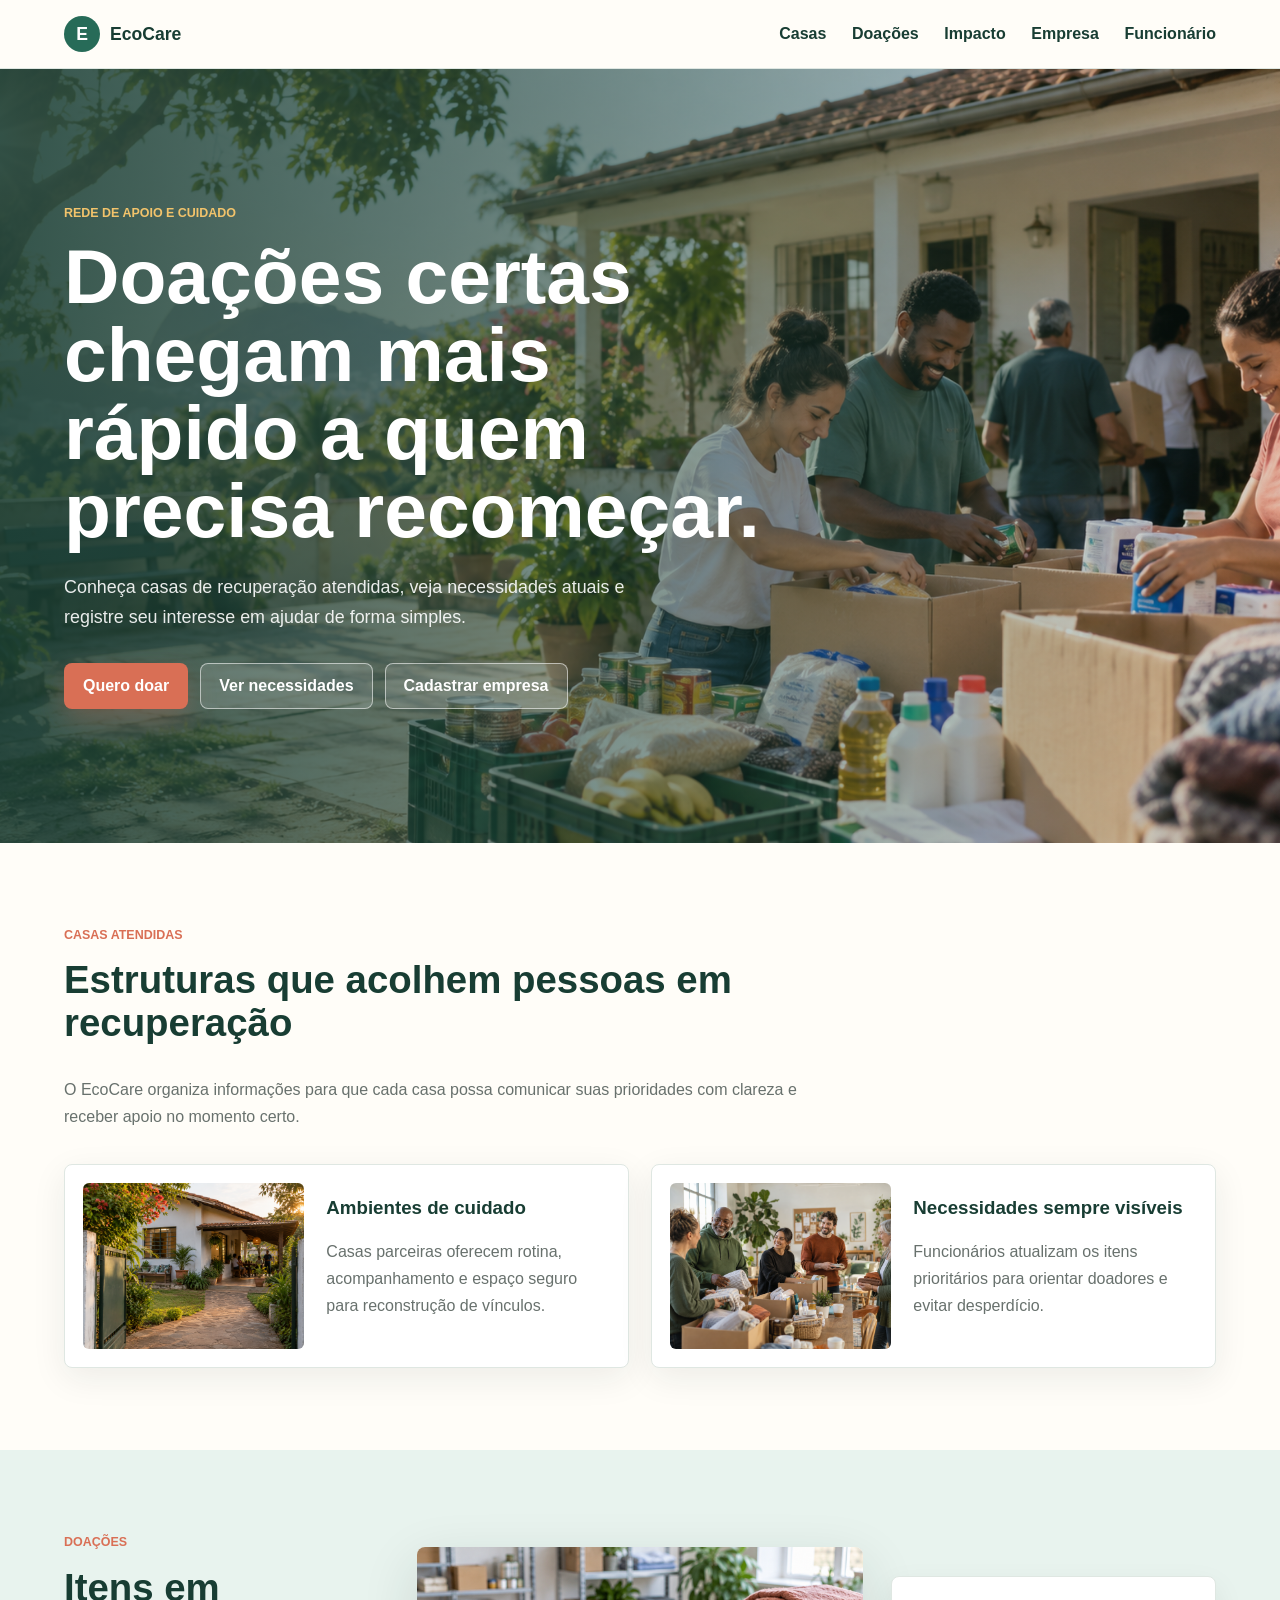
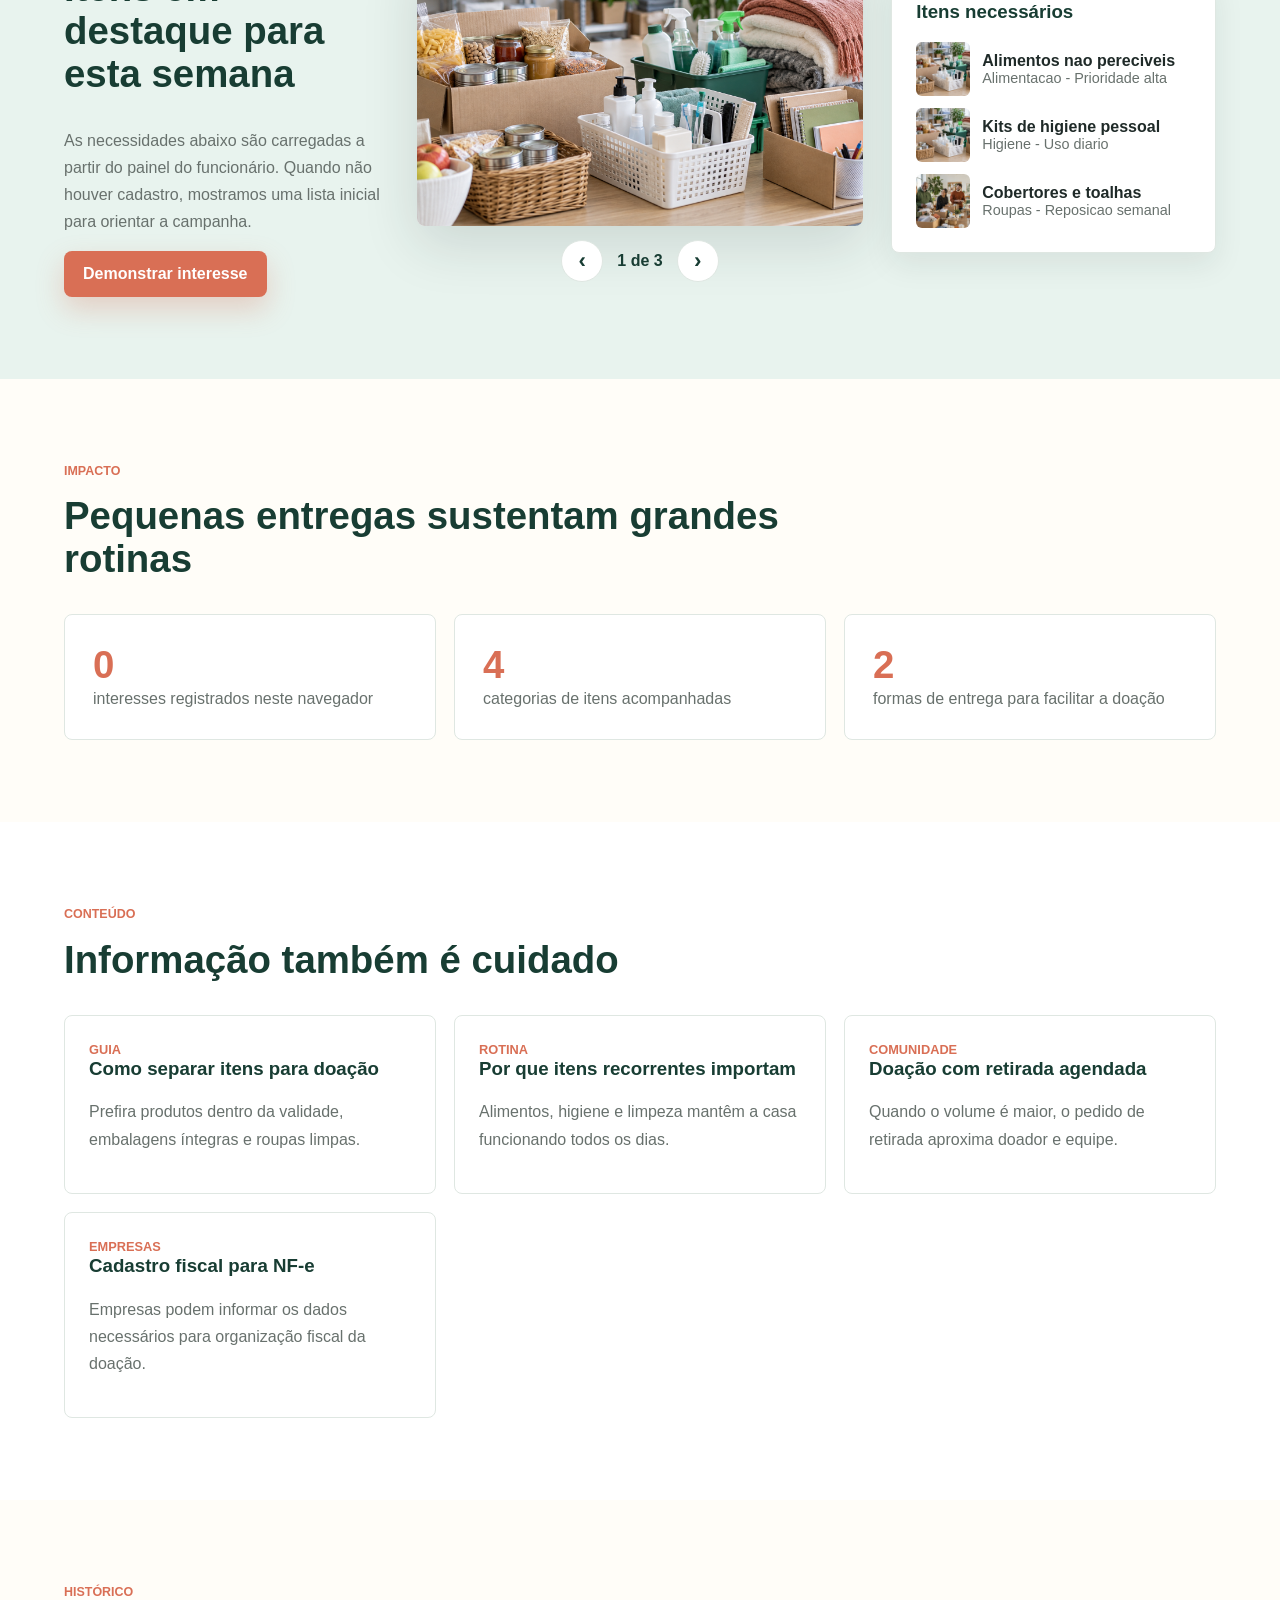
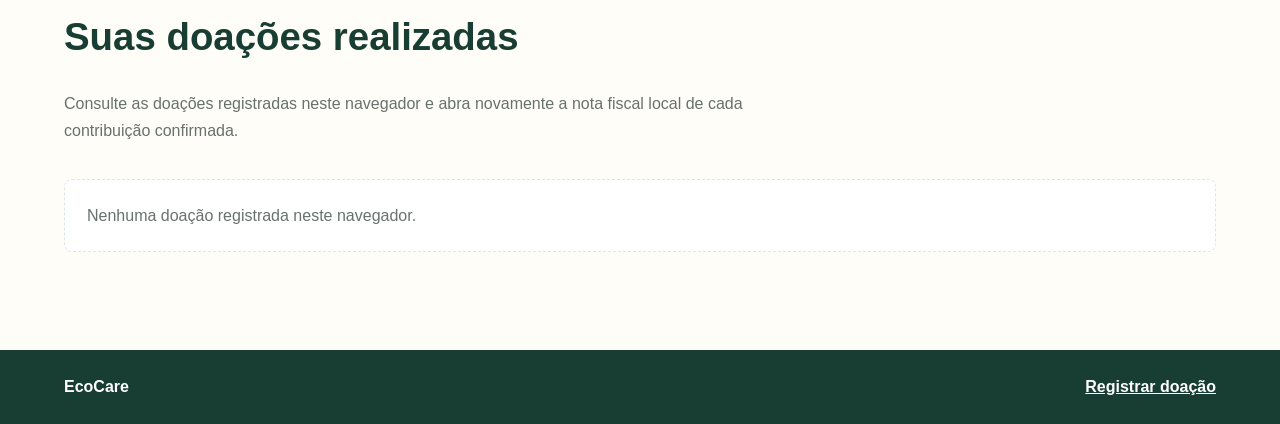
==== index.html @ ed9bca38 "Primeiro Commit 08/09" ====
<!DOCTYPE html>
<html lang="pt-BR">
  <head>
    <meta charset="UTF-8" />
    <meta name="viewport" content="width=device-width, initial-scale=1.0" />
    <title>EcoCare | Doações para casas de recuperação</title>
    <meta
      name="description"
      content="EcoCare conecta doadores a casas de recuperação, organizando necessidades atuais e interesses de doação."
    />
    <link rel="stylesheet" href="index.css" />
  </head>
  <body>
    <div class="page-alert" id="company-alert" role="status" aria-live="polite" hidden>
      Empresa cadastrada com sucesso. A equipe EcoCare fará a conferência dos dados fiscais.
    </div>

    <header class="site-header">
      <a class="brand" href="#inicio" aria-label="EcoCare - página inicial">
        <span class="brand-mark" aria-hidden="true">E</span>
        <span>EcoCare</span>
      </a>

      <nav class="nav" aria-label="Navegação principal">
        <a href="#casas">Casas</a>
        <a href="#doacoes">Doações</a>
        <a href="#impacto">Impacto</a>
        <a href="empresa.html">Empresa</a>
        <a href="funcionario.html">Funcionário</a>
      </nav>
    </header>

    <main>
      <section class="hero" id="inicio" aria-labelledby="hero-title">
        <div class="hero-content">
          <p class="eyebrow">Rede de apoio e cuidado</p>
          <h1 id="hero-title">Doações certas chegam mais rápido a quem precisa recomeçar.</h1>
          <p>
            Conheça casas de recuperação atendidas, veja necessidades atuais e registre
            seu interesse em ajudar de forma simples.
          </p>
          <div class="hero-actions">
            <button class="button button-primary" type="button" data-open-donation>
              Quero doar
            </button>
            <a class="button button-secondary" href="#doacoes">Ver necessidades</a>
            <a class="button button-secondary" href="empresa.html">Cadastrar empresa</a>
          </div>
        </div>
      </section>

      <section class="section houses-section" id="casas" aria-labelledby="houses-title">
        <div class="section-heading">
          <p class="eyebrow">Casas atendidas</p>
          <h2 id="houses-title">Estruturas que acolhem pessoas em recuperação</h2>
          <p>
            O EcoCare organiza informações para que cada casa possa comunicar suas
            prioridades com clareza e receber apoio no momento certo.
          </p>
        </div>

        <div class="feature-grid">
          <article class="feature-panel">
            <img src="recovery-house.png" alt="Casa de recuperação com jardim e varanda acolhedora" />
            <div>
              <h3>Ambientes de cuidado</h3>
              <p>
                Casas parceiras oferecem rotina, acompanhamento e espaço seguro para
                reconstrução de vínculos.
              </p>
            </div>
          </article>

          <article class="feature-panel">
            <img src="hero-community2.png" alt="Voluntários organizando doações em uma sala comunitária" />
            <div>
              <h3>Necessidades sempre visíveis</h3>
              <p>
                Funcionários atualizam os itens prioritários para orientar doadores e
                evitar desperdício.
              </p>
            </div>
          </article>
        </div>
      </section>

      <section class="section donation-section" id="doacoes" aria-labelledby="donations-title">
        <div class="donation-layout">
          <div>
            <p class="eyebrow">Doações</p>
            <h2 id="donations-title">Itens em destaque para esta semana</h2>
            <p>
              As necessidades abaixo são carregadas a partir do painel do funcionário.
              Quando não houver cadastro, mostramos uma lista inicial para orientar a campanha.
            </p>
            <button class="button button-primary" type="button" data-open-donation>
              Demonstrar interesse
            </button>
          </div>

          <div class="carousel" aria-label="Imagens de doações">
            <div class="carousel-frame">
              <img id="carousel-image" src="donation-supplies.png" alt="Itens de doação organizados em caixas" />
            </div>
            <div class="carousel-controls">
              <button type="button" id="prev-slide" aria-label="Imagem anterior">&#8249;</button>
              <span id="carousel-counter" aria-live="polite">1 de 3</span>
              <button type="button" id="next-slide" aria-label="Próxima imagem">&#8250;</button>
            </div>
          </div>

          <aside class="needed-card" aria-labelledby="needed-title">
            <h3 id="needed-title">Itens necessários</h3>
            <ul class="needed-list" id="needed-list"></ul>
          </aside>
        </div>
      </section>

      <section class="section impact-section" id="impacto" aria-labelledby="impact-title">
        <div class="section-heading">
          <p class="eyebrow">Impacto</p>
          <h2 id="impact-title">Pequenas entregas sustentam grandes rotinas</h2>
        </div>

        <div class="impact-grid">
          <article>
            <strong id="donation-count">0</strong>
            <span>interesses registrados neste navegador</span>
          </article>
          <article>
            <strong>4</strong>
            <span>categorias de itens acompanhadas</span>
          </article>
          <article>
            <strong>2</strong>
            <span>formas de entrega para facilitar a doação</span>
          </article>
        </div>
      </section>

      <section class="section blog-section" aria-labelledby="blog-title">
        <div class="section-heading">
          <p class="eyebrow">Conteúdo</p>
          <h2 id="blog-title">Informação também é cuidado</h2>
        </div>
        <div class="blog-grid">
          <article>
            <span>Guia</span>
            <h3>Como separar itens para doação</h3>
            <p>Prefira produtos dentro da validade, embalagens íntegras e roupas limpas.</p>
          </article>
          <article>
            <span>Rotina</span>
            <h3>Por que itens recorrentes importam</h3>
            <p>Alimentos, higiene e limpeza mantêm a casa funcionando todos os dias.</p>
          </article>
          <article>
            <span>Comunidade</span>
            <h3>Doação com retirada agendada</h3>
            <p>Quando o volume é maior, o pedido de retirada aproxima doador e equipe.</p>
          </article>
          <article>
            <span>Empresas</span>
            <h3>Cadastro fiscal para NF-e</h3>
            <p>Empresas podem informar os dados necessários para organização fiscal da doação.</p>
          </article>
        </div>
      </section>

      <section class="section history-section" id="historico" aria-labelledby="history-title">
        <div class="section-heading">
          <p class="eyebrow">Histórico</p>
          <h2 id="history-title">Suas doações realizadas</h2>
          <p>
            Consulte as doações registradas neste navegador e abra novamente a nota
            fiscal local de cada contribuição confirmada.
          </p>
        </div>
        <div class="history-list" id="history-list"></div>
      </section>
    </main>

    <footer class="footer">
      <span>EcoCare</span>
      <button class="link-button" type="button" data-open-donation>Registrar doação</button>
    </footer>

    <div class="modal-backdrop" id="donation-modal" hidden>
      <section class="modal" role="dialog" aria-modal="true" aria-labelledby="donation-modal-title">
        <button class="modal-close" type="button" data-close-modal aria-label="Fechar modal">x</button>
        <h2 id="donation-modal-title">Registrar interesse em doar</h2>
        <form id="donation-form" novalidate>
          <div class="field">
            <label for="donor-name">Nome</label>
            <input id="donor-name" name="name" type="text" autocomplete="name" required />
            <small class="error-message"></small>
          </div>
          <div class="field">
            <label for="donor-contact">Contato</label>
            <input id="donor-contact" name="contact" type="text" autocomplete="tel" required />
            <small class="error-message"></small>
          </div>
          <div class="field">
            <label for="donation-type">Forma de ajuda</label>
            <select id="donation-type" name="type" required>
              <option value="">Selecione</option>
              <option>Alimentos</option>
              <option>Higiene pessoal</option>
              <option>Limpeza</option>
              <option>Roupas e cobertores</option>
              <option>Materiais educativos</option>
            </select>
            <small class="error-message"></small>
          </div>
          <div class="field">
            <label for="donation-quantity">Quantidade aproximada</label>
            <input id="donation-quantity" name="quantity" type="text" required />
            <small class="error-message"></small>
          </div>
          <div class="field field-full">
            <label for="donation-message">Mensagem</label>
            <textarea id="donation-message" name="message" rows="4"></textarea>
          </div>
          <button class="button button-primary field-full" type="submit">Enviar interesse</button>
        </form>
      </section>
    </div>

    <div class="modal-backdrop" id="delivery-modal" hidden>
      <section class="modal" role="dialog" aria-modal="true" aria-labelledby="delivery-modal-title">
        <button class="modal-close" type="button" data-close-delivery aria-label="Fechar modal">x</button>
        <h2 id="delivery-modal-title">Como deseja finalizar?</h2>
        <div class="delivery-choice">
          <button class="choice-card" type="button" id="collection-point">
            <strong>Entregar em ponto de coleta</strong>
            <span>Veja o endereço oficial para levar os itens.</span>
          </button>
          <button class="choice-card" type="button" id="request-pickup">
            <strong>Solicitar retirada</strong>
            <span>Informe endereço, data e horário para combinarmos a busca.</span>
          </button>
        </div>
        <section class="collection-address" id="collection-address" hidden aria-labelledby="collection-title">
          <h3 id="collection-title">Escolha um endereço para entrega</h3>
          <fieldset class="collection-options">
            <legend>Pontos de coleta disponíveis</legend>
            <label class="collection-option">
              <input type="radio" name="collectionPoint" value="central" checked />
              <span>
                <strong>EcoCare - Ponto de coleta central</strong>
                Rua das Acácias, 245 - Jardim Esperança, São Paulo/SP
                <small>Segunda a sexta, das 9h às 17h</small>
              </span>
            </label>
            <label class="collection-option">
              <input type="radio" name="collectionPoint" value="norte" />
              <span>
                <strong>Unidade Norte - Casa Esperança</strong>
                Avenida das Palmeiras, 880 - Santana, São Paulo/SP
                <small>Terça, quinta e sábado, das 8h às 14h</small>
              </span>
            </label>
            <label class="collection-option">
              <input type="radio" name="collectionPoint" value="sul" />
              <span>
                <strong>Unidade Sul - Espaço Recomeço</strong>
                Rua Campo Belo, 1320 - Santo Amaro, São Paulo/SP
                <small>Segunda a sexta, das 10h às 16h</small>
              </span>
            </label>
            <label class="collection-option">
              <input type="radio" name="collectionPoint" value="leste" />
              <span>
                <strong>Unidade Leste - Apoio Comunitário</strong>
                Rua Itaquera, 510 - Vila Carmosina, São Paulo/SP
                <small>Quarta e sexta, das 9h às 15h</small>
              </span>
            </label>
          </fieldset>
          <button class="button button-primary" type="button" id="confirm-collection">
            Confirmar entrega neste endereço
          </button>
        </section>
        <form id="pickup-form" class="pickup-form" hidden novalidate>
          <div class="field field-full">
            <label for="pickup-address">Endereço completo</label>
            <input id="pickup-address" name="address" type="text" required />
            <small class="error-message"></small>
          </div>
          <div class="field">
            <label for="pickup-date">Data</label>
            <input id="pickup-date" name="date" type="date" required />
            <small class="error-message"></small>
          </div>
          <div class="field">
            <label for="pickup-time">Horário</label>
            <input id="pickup-time" name="time" type="time" required />
            <small class="error-message"></small>
          </div>
          <div class="field">
            <label for="pickup-reference">Ponto de referência</label>
            <input id="pickup-reference" name="reference" type="text" />
          </div>
          <div class="field">
            <label for="pickup-notes">Observações</label>
            <input id="pickup-notes" name="notes" type="text" />
          </div>
          <button class="button button-primary field-full" type="submit">Confirmar retirada</button>
        </form>
        <p class="success-message" id="delivery-feedback" aria-live="polite"></p>
      </section>
    </div>

    <div class="modal-backdrop" id="receipt-modal" hidden>
      <section class="modal receipt-modal" role="dialog" aria-modal="true" aria-labelledby="receipt-title">
        <button class="modal-close" type="button" data-close-receipt aria-label="Fechar nota fiscal">x</button>
        <section class="donation-receipt" id="donation-receipt" aria-labelledby="receipt-title">
          <div class="receipt-header">
            <div>
              <p class="eyebrow">Comprovante fiscal</p>
              <h3 id="receipt-title">Nota de doação EcoCare</h3>
            </div>
            <strong id="receipt-number"></strong>
          </div>
          <dl class="receipt-grid">
            <div>
              <dt>Código de retirada</dt>
              <dd id="receipt-code"></dd>
            </div>
            <div>
              <dt>Doador</dt>
              <dd id="receipt-donor"></dd>
            </div>
            <div>
              <dt>Contato</dt>
              <dd id="receipt-contact"></dd>
            </div>
            <div>
              <dt>Itens doados</dt>
              <dd id="receipt-items"></dd>
            </div>
            <div>
              <dt>Entrega</dt>
              <dd id="receipt-delivery"></dd>
            </div>
            <div>
              <dt>Data de emissão</dt>
              <dd id="receipt-issued-at"></dd>
            </div>
          </dl>
          <p class="receipt-note">
            Este documento é um comprovante local de intenção de doação. A emissão de NF-e oficial
            depende de integração fiscal autorizada.
          </p>
          <button class="button button-secondary receipt-print" type="button" id="print-receipt">
            Imprimir comprovante
          </button>
        </section>
      </section>
    </div>

    <script src="index.js"></script>
  </body>
</html>
---- index.css ----
:root {
  --green-900: #183d33;
  --green-700: #276b58;
  --green-100: #e8f3ee;
  --coral: #d96f55;
  --amber: #f2c36b;
  --ink: #1f2a28;
  --muted: #68716d;
  --paper: #fffdf8;
  --line: #dfe7e2;
  --shadow: 0 18px 55px rgba(31, 42, 40, 0.14);
}

* {
  box-sizing: border-box;
}

html {
  scroll-behavior: smooth;
}

body {
  margin: 0;
  font-family: Inter, "Segoe UI", Arial, sans-serif;
  color: var(--ink);
  background: var(--paper);
}

.page-alert {
  position: fixed;
  top: 18px;
  left: 50%;
  z-index: 30;
  width: min(680px, calc(100% - 32px));
  transform: translateX(-50%);
  border: 1px solid rgba(39, 107, 88, 0.22);
  border-radius: 8px;
  padding: 14px 18px;
  color: var(--green-900);
  background: #fff;
  box-shadow: var(--shadow);
  font-weight: 800;
}

.page-alert[hidden] {
  display: none;
}

img {
  display: block;
  max-width: 100%;
}

button,
input,
select,
textarea {
  font: inherit;
}

button {
  cursor: pointer;
}

.site-header {
  position: sticky;
  top: 0;
  z-index: 10;
  display: flex;
  align-items: center;
  justify-content: space-between;
  gap: 24px;
  padding: 16px clamp(18px, 5vw, 72px);
  background: rgba(255, 253, 248, 0.92);
  border-bottom: 1px solid var(--line);
  backdrop-filter: blur(14px);
}

.brand,
.nav a {
  color: var(--green-900);
  text-decoration: none;
}

.brand {
  display: inline-flex;
  align-items: center;
  gap: 10px;
  font-weight: 800;
  font-size: 1.1rem;
}

.brand-mark {
  display: grid;
  width: 36px;
  height: 36px;
  place-items: center;
  color: #fff;
  background: var(--green-700);
  border-radius: 50%;
}

.nav {
  display: flex;
  flex-wrap: wrap;
  gap: clamp(12px, 2vw, 28px);
  font-weight: 700;
}

.hero {
  min-height: 86vh;
  display: grid;
  align-items: center;
  padding: 72px clamp(18px, 5vw, 72px);
  background:
    linear-gradient(90deg, rgba(24, 61, 51, 0.88), rgba(24, 61, 51, 0.58) 45%, rgba(24, 61, 51, 0.12)),
    url("hero-community.png") center / cover;
}

.hero-content {
  max-width: 720px;
  color: #fff;
}

.eyebrow {
  margin: 0 0 12px;
  color: var(--coral);
  font-weight: 800;
  text-transform: uppercase;
  font-size: 0.78rem;
}

.hero .eyebrow {
  color: var(--amber);
}

h1,
h2,
h3,
p {
  margin-top: 0;
}

h1 {
  margin-bottom: 22px;
  font-size: clamp(2.4rem, 6vw, 5rem);
  line-height: 1.02;
}

h2 {
  font-size: clamp(1.8rem, 3vw, 3rem);
  line-height: 1.12;
  color: var(--green-900);
}

h3 {
  color: var(--green-900);
}

p {
  color: var(--muted);
  line-height: 1.7;
}

.hero p:not(.eyebrow) {
  max-width: 620px;
  color: rgba(255, 255, 255, 0.9);
  font-size: 1.12rem;
}

.button {
  display: inline-flex;
  min-height: 46px;
  align-items: center;
  justify-content: center;
  padding: 12px 18px;
  border: 1px solid transparent;
  border-radius: 8px;
  font-weight: 800;
  text-decoration: none;
  transition: transform 0.2s ease, box-shadow 0.2s ease, background 0.2s ease;
}

.button:hover,
.button:focus-visible,
.choice-card:hover,
.choice-card:focus-visible {
  transform: translateY(-2px);
}

.button:focus-visible,
button:focus-visible,
a:focus-visible,
input:focus-visible,
select:focus-visible,
textarea:focus-visible {
  outline: 3px solid rgba(217, 111, 85, 0.45);
  outline-offset: 3px;
}

.button-primary {
  color: #fff;
  background: var(--coral);
  box-shadow: 0 12px 28px rgba(217, 111, 85, 0.28);
}

.button-secondary {
  color: #fff;
  border-color: rgba(255, 255, 255, 0.55);
  background: rgba(255, 255, 255, 0.14);
}

.hero-actions {
  display: flex;
  flex-wrap: wrap;
  gap: 12px;
  margin-top: 30px;
}

.section {
  padding: 82px clamp(18px, 5vw, 72px);
}

.section-heading {
  max-width: 760px;
  margin-bottom: 34px;
}

.feature-grid {
  display: grid;
  grid-template-columns: repeat(2, minmax(0, 1fr));
  gap: 22px;
}

.feature-panel {
  display: grid;
  grid-template-columns: minmax(190px, 42%) 1fr;
  gap: 22px;
  align-items: center;
  padding: 18px;
  border: 1px solid var(--line);
  border-radius: 8px;
  background: #fff;
  box-shadow: 0 10px 34px rgba(31, 42, 40, 0.08);
}

.feature-panel img {
  width: 100%;
  aspect-ratio: 4 / 3;
  object-fit: cover;
  border-radius: 6px;
}

.donation-section {
  background: var(--green-100);
}

.donation-layout {
  display: grid;
  grid-template-columns: minmax(240px, 0.8fr) minmax(320px, 1.1fr) minmax(260px, 0.8fr);
  gap: 28px;
  align-items: center;
}

.carousel-frame {
  width: 100%;
  aspect-ratio: 16 / 10;
  overflow: hidden;
  border-radius: 8px;
  background: #fff;
  box-shadow: var(--shadow);
}

.carousel-frame img {
  width: 100%;
  height: 100%;
  object-fit: cover;
}

.carousel-controls {
  display: flex;
  align-items: center;
  justify-content: center;
  gap: 14px;
  margin-top: 14px;
  color: var(--green-900);
  font-weight: 800;
}

.carousel-controls button,
.modal-close {
  display: grid;
  width: 42px;
  height: 42px;
  place-items: center;
  border: 1px solid var(--line);
  border-radius: 50%;
  color: var(--green-900);
  background: #fff;
  font-size: 1.4rem;
}

.needed-card,
.blog-grid article,
.impact-grid article {
  border: 1px solid var(--line);
  border-radius: 8px;
  background: #fff;
}

.needed-card {
  padding: 24px;
  box-shadow: 0 12px 30px rgba(31, 42, 40, 0.08);
}

.needed-list {
  display: grid;
  gap: 12px;
  padding: 0;
  margin: 0;
  list-style: none;
}

.needed-list li {
  display: grid;
  grid-template-columns: 54px 1fr;
  gap: 12px;
  align-items: center;
}

.needed-list img {
  width: 54px;
  height: 54px;
  object-fit: cover;
  border-radius: 6px;
}

.needed-list strong,
.needed-list span {
  display: block;
}

.needed-list span {
  color: var(--muted);
  font-size: 0.9rem;
}

.impact-grid,
.blog-grid {
  display: grid;
  grid-template-columns: repeat(3, minmax(0, 1fr));
  gap: 18px;
}

.impact-grid article {
  padding: 28px;
}

.impact-grid strong {
  display: block;
  color: var(--coral);
  font-size: 2.4rem;
}

.impact-grid span {
  color: var(--muted);
  line-height: 1.5;
}

.blog-section {
  background: #fff;
}

.blog-grid article {
  padding: 24px;
}

.blog-grid span {
  color: var(--coral);
  font-size: 0.8rem;
  font-weight: 800;
  text-transform: uppercase;
}

.history-section {
  background: var(--paper);
}

.history-list {
  display: grid;
  gap: 14px;
}

.history-entry {
  display: grid;
  grid-template-columns: 1fr auto;
  gap: 18px;
  align-items: center;
  border: 1px solid var(--line);
  border-radius: 8px;
  padding: 18px;
  background: #fff;
  box-shadow: 0 10px 30px rgba(31, 42, 40, 0.08);
}

.history-entry h3 {
  margin-bottom: 6px;
}

.history-meta {
  display: flex;
  flex-wrap: wrap;
  gap: 10px;
  color: var(--muted);
  line-height: 1.5;
}

.history-empty {
  border: 1px dashed var(--line);
  border-radius: 8px;
  padding: 22px;
  color: var(--muted);
  background: #fff;
}

.footer {
  display: flex;
  align-items: center;
  justify-content: space-between;
  gap: 16px;
  padding: 28px clamp(18px, 5vw, 72px);
  color: #fff;
  background: var(--green-900);
}

.footer span {
  font-weight: 900;
}

.link-button {
  padding: 0;
  border: 0;
  color: #fff;
  background: transparent;
  font-weight: 800;
  text-decoration: underline;
}

.modal-backdrop {
  position: fixed;
  inset: 0;
  z-index: 20;
  display: grid;
  place-items: center;
  padding: 18px;
  background: rgba(24, 61, 51, 0.72);
}

.modal-backdrop[hidden] {
  display: none;
}

.modal {
  position: relative;
  width: min(760px, 100%);
  max-height: min(92vh, 860px);
  overflow: auto;
  padding: clamp(22px, 4vw, 36px);
  border-radius: 8px;
  background: #fff;
  box-shadow: var(--shadow);
}

.modal-close {
  position: absolute;
  top: 14px;
  right: 14px;
}

form {
  display: grid;
  grid-template-columns: repeat(2, minmax(0, 1fr));
  gap: 16px;
}

.field {
  display: grid;
  gap: 7px;
}

.field-full {
  grid-column: 1 / -1;
}

label {
  color: var(--green-900);
  font-weight: 800;
}

input,
select,
textarea {
  width: 100%;
  border: 1px solid var(--line);
  border-radius: 8px;
  padding: 12px;
  color: var(--ink);
  background: #fff;
}

.error-message {
  min-height: 16px;
  color: #b73d2f;
  font-weight: 700;
}

.delivery-choice {
  display: grid;
  grid-template-columns: repeat(2, minmax(0, 1fr));
  gap: 14px;
}

.choice-card {
  min-height: 132px;
  padding: 18px;
  border: 1px solid var(--line);
  border-radius: 8px;
  color: var(--ink);
  background: var(--paper);
  text-align: left;
}

.choice-card strong,
.choice-card span {
  display: block;
}

.choice-card span {
  margin-top: 8px;
  color: var(--muted);
  line-height: 1.5;
}

.collection-address {
  margin-top: 18px;
  border: 1px solid rgba(39, 107, 88, 0.2);
  border-radius: 8px;
  padding: 18px;
  background: var(--green-100);
}

.collection-address[hidden] {
  display: none;
}

.collection-address h3 {
  margin-bottom: 10px;
}

.collection-address strong {
  display: block;
  color: var(--green-900);
}

.collection-options {
  display: grid;
  gap: 10px;
  margin: 0 0 16px;
  padding: 0;
  border: 0;
}

.collection-options legend {
  width: 1px;
  height: 1px;
  overflow: hidden;
  position: absolute;
  clip: rect(0 0 0 0);
}

.collection-option {
  display: grid;
  grid-template-columns: auto 1fr;
  gap: 12px;
  align-items: start;
  border: 1px solid var(--line);
  border-radius: 8px;
  padding: 14px;
  background: #fff;
}

.collection-option input {
  width: 18px;
  margin-top: 4px;
}

.collection-option span,
.collection-option small {
  display: block;
}

.collection-option small {
  margin-top: 4px;
  color: var(--muted);
  font-weight: 700;
}

.pickup-form {
  margin-top: 18px;
}

.pickup-form[hidden] {
  display: none;
}

.success-message {
  margin: 18px 0 0;
  color: var(--green-700);
  font-weight: 800;
}

.donation-receipt {
  margin-top: 18px;
  border: 1px solid var(--line);
  border-radius: 8px;
  padding: 18px;
  background: #fff;
  box-shadow: 0 12px 28px rgba(31, 42, 40, 0.08);
}

.receipt-header {
  display: flex;
  align-items: flex-start;
  justify-content: space-between;
  gap: 16px;
  margin-bottom: 14px;
}

.receipt-header h3 {
  margin-bottom: 0;
}

.receipt-header > strong {
  color: var(--coral);
  white-space: nowrap;
}

.receipt-grid {
  display: grid;
  grid-template-columns: repeat(2, minmax(0, 1fr));
  gap: 12px;
  margin: 0;
}

.receipt-grid div {
  border: 1px solid var(--line);
  border-radius: 8px;
  padding: 12px;
  background: var(--paper);
}

.receipt-grid dt {
  color: var(--green-900);
  font-weight: 900;
}

.receipt-grid dd {
  margin: 5px 0 0;
  color: var(--muted);
  line-height: 1.45;
}

.receipt-note {
  margin: 14px 0 0;
  font-size: 0.92rem;
}

.receipt-print {
  margin-top: 14px;
  color: var(--green-900);
  border-color: var(--line);
  background: var(--paper);
}

@media (max-width: 980px) {
  .site-header,
  .footer {
    align-items: flex-start;
    flex-direction: column;
  }

  .feature-grid,
  .donation-layout,
  .impact-grid,
  .blog-grid,
  .history-entry {
    grid-template-columns: 1fr;
  }

  .feature-panel {
    grid-template-columns: 1fr;
  }
}

@media (max-width: 620px) {
  .hero {
    min-height: 78vh;
    background:
      linear-gradient(180deg, rgba(24, 61, 51, 0.86), rgba(24, 61, 51, 0.58)),
      url("hero-community.png") center / cover;
  }

  .nav {
    width: 100%;
    justify-content: space-between;
    font-size: 0.92rem;
  }

  form,
  .delivery-choice,
  .receipt-grid {
    grid-template-columns: 1fr;
  }
}

@media print {
  body * {
    visibility: hidden;
  }

  .donation-receipt,
  .donation-receipt * {
    visibility: visible;
  }

  .donation-receipt {
    position: absolute;
    inset: 24px;
    box-shadow: none;
  }

  .receipt-print {
    display: none;
  }
}
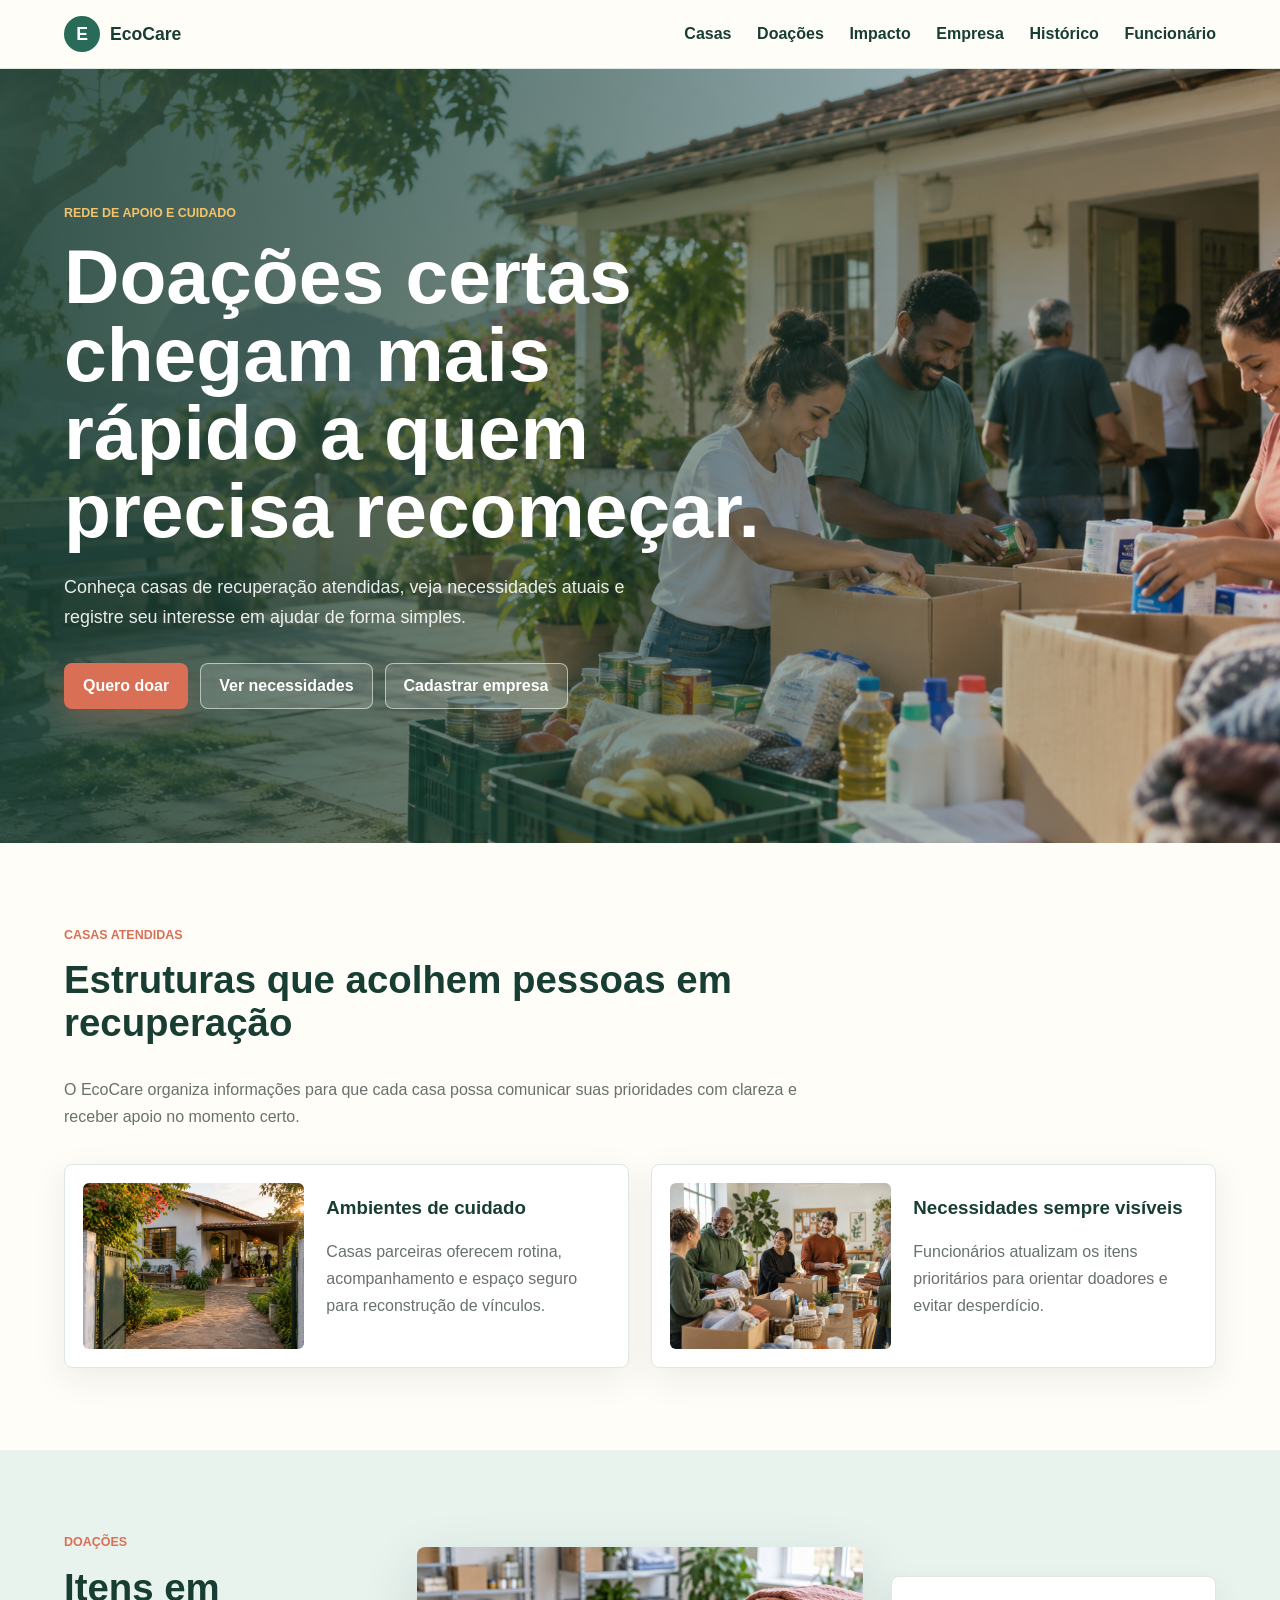
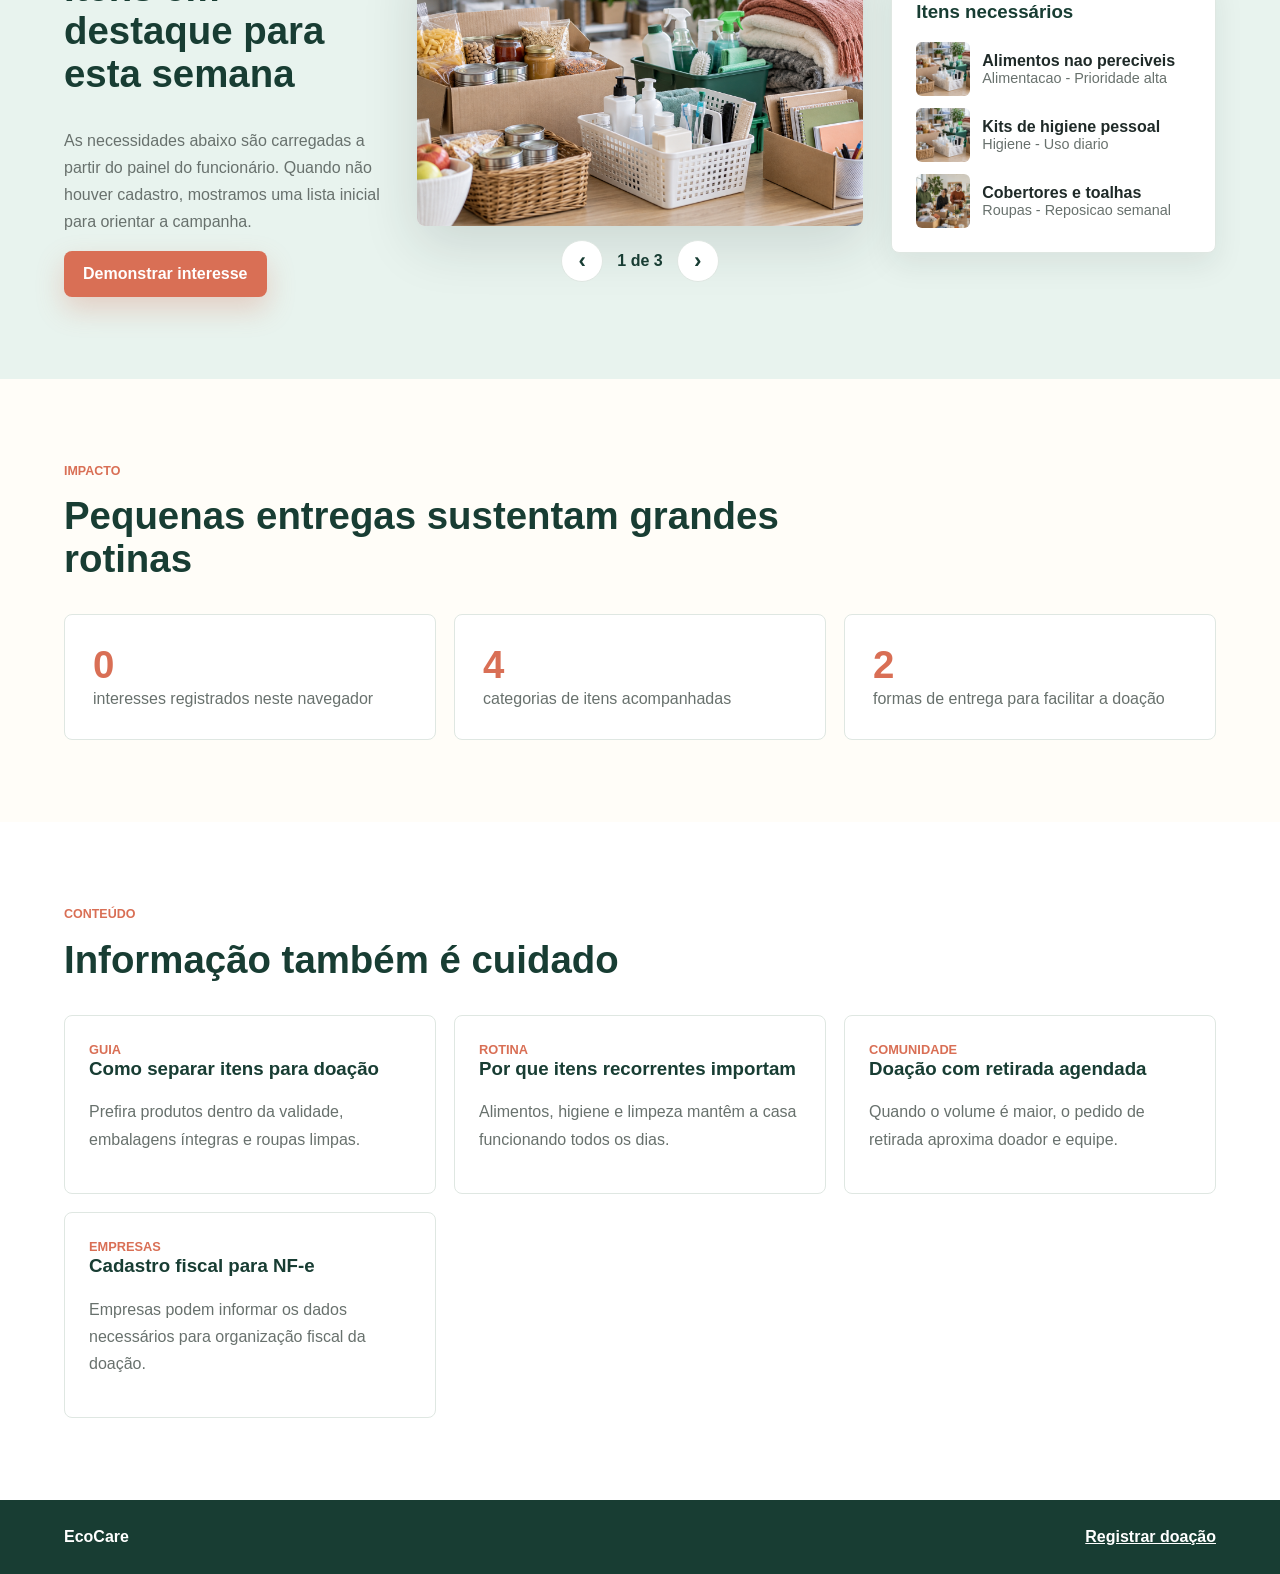
==== commit f18ecba1: "Commit de funcionalidades 22/09" ====
--- a/index.html
+++ b/index.html
@@ -25,8 +25,9 @@
         <a href="#casas">Casas</a>
         <a href="#doacoes">Doações</a>
         <a href="#impacto">Impacto</a>
-        <a href="empresa.html">Empresa</a>
-        <a href="funcionario.html">Funcionário</a>
+        <button class="nav-button" type="button" id="open-company-modal">Empresa</button>
+        <button class="nav-button" type="button" id="open-history-modal">Histórico</button>
+        <a href="login.html">Funcionário</a>
       </nav>
     </header>
 
@@ -49,6 +50,18 @@
         </div>
       </section>
 
+      <section class="section company-profile-section" id="empresa-cadastrada" hidden aria-labelledby="company-profile-title">
+        <div class="section-heading">
+          <p class="eyebrow">Empresa cadastrada</p>
+          <h2 id="company-profile-title">Dados fiscais recebidos</h2>
+          <p>
+            A empresa abaixo foi cadastrada neste navegador e já está disponível para
+            consulta no painel do funcionário.
+          </p>
+        </div>
+        <article class="company-profile-card" id="company-profile-card"></article>
+      </section>
+
       <section class="section houses-section" id="casas" aria-labelledby="houses-title">
         <div class="section-heading">
           <p class="eyebrow">Casas atendidas</p>
@@ -167,17 +180,6 @@
         </div>
       </section>
 
-      <section class="section history-section" id="historico" aria-labelledby="history-title">
-        <div class="section-heading">
-          <p class="eyebrow">Histórico</p>
-          <h2 id="history-title">Suas doações realizadas</h2>
-          <p>
-            Consulte as doações registradas neste navegador e abra novamente a nota
-            fiscal local de cada contribuição confirmada.
-          </p>
-        </div>
-        <div class="history-list" id="history-list"></div>
-      </section>
     </main>
 
     <footer class="footer">
@@ -205,6 +207,7 @@
             <select id="donation-type" name="type" required>
               <option value="">Selecione</option>
               <option>Alimentos</option>
+              <option>Bebidas</option>
               <option>Higiene pessoal</option>
               <option>Limpeza</option>
               <option>Roupas e cobertores</option>
@@ -214,7 +217,11 @@
           </div>
           <div class="field">
             <label for="donation-quantity">Quantidade aproximada</label>
-            <input id="donation-quantity" name="quantity" type="text" required />
+            <div class="quantity-control">
+              <input id="donation-quantity" name="quantityAmount" type="number" min="0.01" step="0.01" required />
+              <span id="donation-unit" aria-live="polite">un</span>
+            </div>
+            <input id="donation-unit-value" name="quantityUnit" type="hidden" value="un" />
             <small class="error-message"></small>
           </div>
           <div class="field field-full">
@@ -359,6 +366,32 @@
       </section>
     </div>
 
+    <div class="modal-backdrop" id="company-modal" hidden>
+      <section class="modal" role="dialog" aria-modal="true" aria-labelledby="company-modal-title">
+        <button class="modal-close" type="button" data-close-company aria-label="Fechar empresas">x</button>
+        <p class="eyebrow">Empresa</p>
+        <h2 id="company-modal-title">Entrar ou cadastrar empresa</h2>
+        <p>
+          Entre em uma empresa já cadastrada para vincular novas doações e visualizar
+          o histórico específico dela.
+        </p>
+        <div class="company-login-list" id="company-login-list"></div>
+        <a class="button button-primary modal-action" href="empresa.html">Cadastrar nova empresa</a>
+      </section>
+    </div>
+
+    <div class="modal-backdrop" id="history-modal" hidden>
+      <section class="modal" role="dialog" aria-modal="true" aria-labelledby="history-modal-title">
+        <button class="modal-close" type="button" data-close-history aria-label="Fechar histórico">x</button>
+        <p class="eyebrow">Histórico</p>
+        <h2 id="history-modal-title">Doações e NFs</h2>
+        <p id="history-company-context">
+          Selecione uma empresa para visualizar o histórico de doações vinculado a ela.
+        </p>
+        <div class="history-list" id="history-list"></div>
+      </section>
+    </div>
+
     <script src="index.js"></script>
   </body>
 </html>
--- a/index.css
+++ b/index.css
@@ -107,6 +107,14 @@
   font-weight: 700;
 }
 
+.nav-button {
+  border: 0;
+  padding: 0;
+  color: var(--green-900);
+  background: transparent;
+  font-weight: 700;
+}
+
 .hero {
   min-height: 86vh;
   display: grid;
@@ -226,6 +234,82 @@
   margin-bottom: 34px;
 }
 
+.company-profile-section[hidden] {
+  display: none;
+}
+
+.company-profile-section {
+  background: #fff;
+}
+
+.quantity-control {
+  display: grid;
+  grid-template-columns: 1fr auto;
+  align-items: center;
+  border: 1px solid var(--line);
+  border-radius: 8px;
+  background: #fff;
+}
+
+.quantity-control input {
+  border: 0;
+}
+
+.quantity-control span {
+  min-width: 58px;
+  padding: 0 12px;
+  color: var(--green-900);
+  font-weight: 900;
+  text-align: center;
+}
+
+.company-profile-card {
+  display: grid;
+  grid-template-columns: minmax(0, 1fr) auto;
+  gap: 18px;
+  align-items: start;
+  border: 1px solid var(--line);
+  border-radius: 8px;
+  padding: 24px;
+  background: var(--paper);
+  box-shadow: 0 12px 34px rgba(31, 42, 40, 0.08);
+}
+
+.company-profile-card h3 {
+  margin-bottom: 8px;
+}
+
+.company-profile-grid {
+  display: grid;
+  grid-template-columns: repeat(3, minmax(0, 1fr));
+  gap: 12px;
+  margin-top: 18px;
+}
+
+.company-profile-grid span {
+  display: block;
+  color: var(--muted);
+  line-height: 1.45;
+}
+
+.company-profile-grid strong {
+  display: block;
+  color: var(--green-900);
+}
+
+.company-profile-actions {
+  display: flex;
+  flex-wrap: wrap;
+  gap: 10px;
+  justify-content: flex-end;
+}
+
+.company-switch {
+  color: var(--green-900);
+  border-color: var(--line);
+  background: #fff;
+}
+
 .feature-grid {
   display: grid;
   grid-template-columns: repeat(2, minmax(0, 1fr));
@@ -380,10 +464,6 @@
   font-size: 0.8rem;
   font-weight: 800;
   text-transform: uppercase;
-}
-
-.history-section {
-  background: var(--paper);
 }
 
 .history-list {
@@ -421,6 +501,35 @@
   padding: 22px;
   color: var(--muted);
   background: #fff;
+}
+
+.company-login-list {
+  display: grid;
+  gap: 12px;
+  margin-top: 18px;
+}
+
+.company-login-entry {
+  display: grid;
+  grid-template-columns: 1fr auto;
+  gap: 14px;
+  align-items: center;
+  border: 1px solid var(--line);
+  border-radius: 8px;
+  padding: 16px;
+  background: var(--paper);
+}
+
+.company-login-entry h3 {
+  margin-bottom: 4px;
+}
+
+.company-login-entry p {
+  margin-bottom: 0;
+}
+
+.modal-action {
+  margin-top: 18px;
 }
 
 .footer {
@@ -693,6 +802,9 @@
   .donation-layout,
   .impact-grid,
   .blog-grid,
+  .company-profile-card,
+  .company-profile-grid,
+  .company-login-entry,
   .history-entry {
     grid-template-columns: 1fr;
   }
